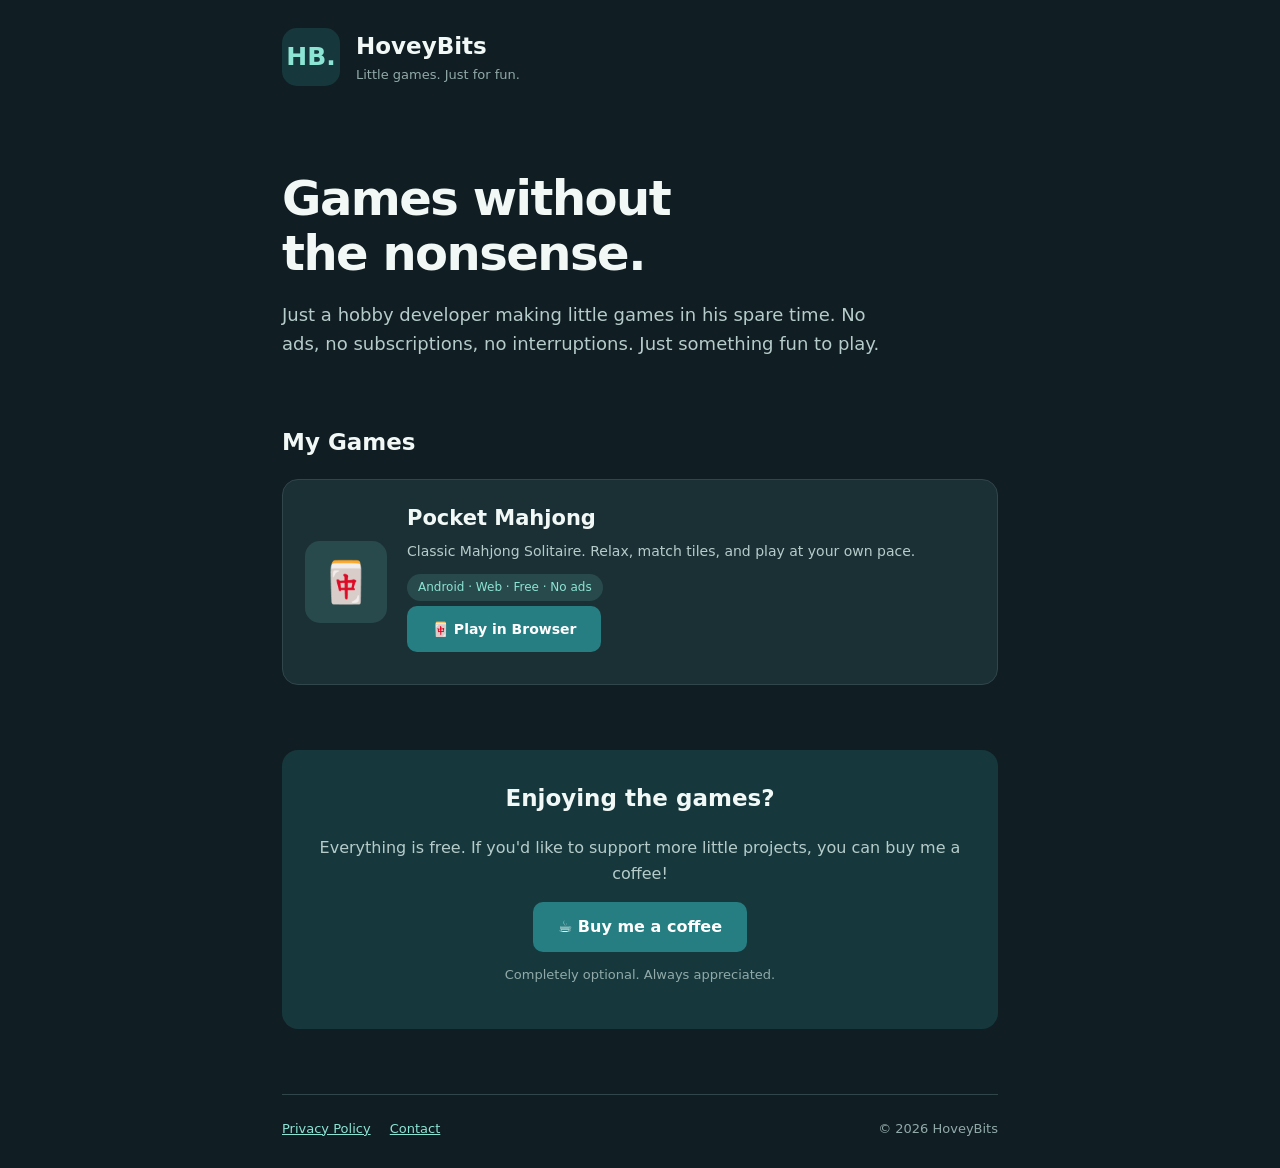
==== index.html @ 297da07b "Update index.html" ====
<!DOCTYPE html>
<html lang="en">
<head>
  <meta charset="UTF-8">
  <meta name="viewport" content="width=device-width, initial-scale=1">
  <meta name="theme-color" content="#101d22">
  <meta name="description" content="HoveyBits — little games, just for fun.">
  <title>HoveyBits | Little games. Just for fun.</title>
  <style>
    :root {
      color-scheme: dark;
      font-family: system-ui, -apple-system, sans-serif;
      background: #101d22;
      color: #f1f8f6;
    }
    * { box-sizing: border-box; }
    body { margin: 0; line-height: 1.6; }
    a { color: #8ce4d4; }
    .container {
      max-width: 760px;
      margin: auto;
      padding: 28px 22px;
    }
    header {
      display: flex;
      align-items: center;
      gap: 16px;
      margin-bottom: 85px;
    }
    .logo {
      width: 58px;
      height: 58px;
      display: grid;
      place-items: center;
      border-radius: 15px;
      background: #16383d;
      color: #8ce4d4;
      font-size: 25px;
      font-weight: 800;
    }
    .brand { font-size: 23px; font-weight: 800; }
    .tagline, .muted { color: #91aaa9; }
    .tagline { font-size: 13px; }
    h1 {
      font-size: clamp(32px, 6vw, 48px);
      line-height: 1.15;
      letter-spacing: -1.5px;
      margin: 0 0 20px;
    }
    h2 { font-size: 23px; margin: 0 0 18px; }
    p { color: #b6ccca; }
    .intro { font-size: 18px; max-width: 600px; }
    section { margin: 65px 0; }
    .game-card {
      display: flex;
      gap: 20px;
      align-items: center;
      background: #1b3035;
      border: 1px solid #30464b;
      padding: 22px;
      border-radius: 16px;
    }
    .game-icon {
      width: 82px;
      height: 82px;
      flex-shrink: 0;
      display: grid;
      place-items: center;
      border-radius: 15px;
      background: #294a4c;
      color: #8ce4d4;
      font-size: 40px;
    }
    .game-card h3 { margin: 0; font-size: 21px; }
    .game-card p { margin: 5px 0 10px; font-size: 14px; }
    .pill {
      display: inline-block;
      color: #8ce4d4;
      background: #294a4c;
      padding: 4px 11px;
      border-radius: 20px;
      font-size: 12px;
    }
    .support {
      text-align: center;
      background: #16383d;
      border-radius: 16px;
      padding: 30px;
    }
    .button {
      display: inline-block;
      background: #267e82;
      color: white;
      padding: 12px 25px;
      border-radius: 10px;
      font-weight: 700;
      text-decoration: none;
    }
    .button:hover { background: #32999d; }
    footer {
      display: flex;
      justify-content: space-between;
      flex-wrap: wrap;
      gap: 12px;
      padding-top: 24px;
      border-top: 1px solid #30464b;
      color: #91aaa9;
      font-size: 13px;
    }
    footer a { margin-right: 15px; }
    @media (max-width: 480px) {
      header { margin-bottom: 55px; }
      .game-card { align-items: flex-start; }
      .game-icon { width: 60px; height: 60px; font-size: 30px; }
    }
  </style>
</head>
<body>
  <div class="container">

    <header>
      <div class="logo">HB.</div>
      <div>
        <div class="brand">HoveyBits</div>
        <div class="tagline">Little games. Just for fun.</div>
      </div>
    </header>

    <main>
      <h1>Games without<br>the nonsense.</h1>
      <p class="intro">
        Just a hobby developer making little games in his spare time.
        No ads, no subscriptions, no interruptions.
        Just something fun to play.
      </p>

      <section>
        <h2>My Games</h2>
          <div class="game-card">
            <div class="game-icon">🀄</div>
            <div>
              <h3>Pocket Mahjong</h3>
              <p>
                Classic Mahjong Solitaire. Relax, match tiles,
                and play at your own pace.
              </p>
          
              <span class="pill">Android · Web · Free · No ads</span>
          
              <p>
                <a class="button" href="mahjong/">
                  🀄 Play in Browser
                </a>
              </p>
            </div>
          </div>
      </section>

      <section class="support">
        <h2>Enjoying the games?</h2>
        <p>
          Everything is free. If you'd like to support
          more little projects, you can buy me a coffee!
        </p>
        <!-- Replace with your actual Buy Me a Coffee URL -->
        <a class="button"
           href="https://buymeacoffee.com/hoveybits"
           target="_blank"
           rel="noopener noreferrer">
          ☕ Buy me a coffee
        </a>
        <p class="muted" style="font-size:13px">
          Completely optional. Always appreciated.
        </p>
      </section>
    </main>

    <footer>
      <div>
        <a href="privacy.html">Privacy Policy</a>
        <!-- Replace with your public support email -->
        <a href="mailto:YOUR_EMAIL@example.com">Contact</a>
      </div>
      <span>© 2026 HoveyBits</span>
    </footer>

  </div>
</body>
</html>
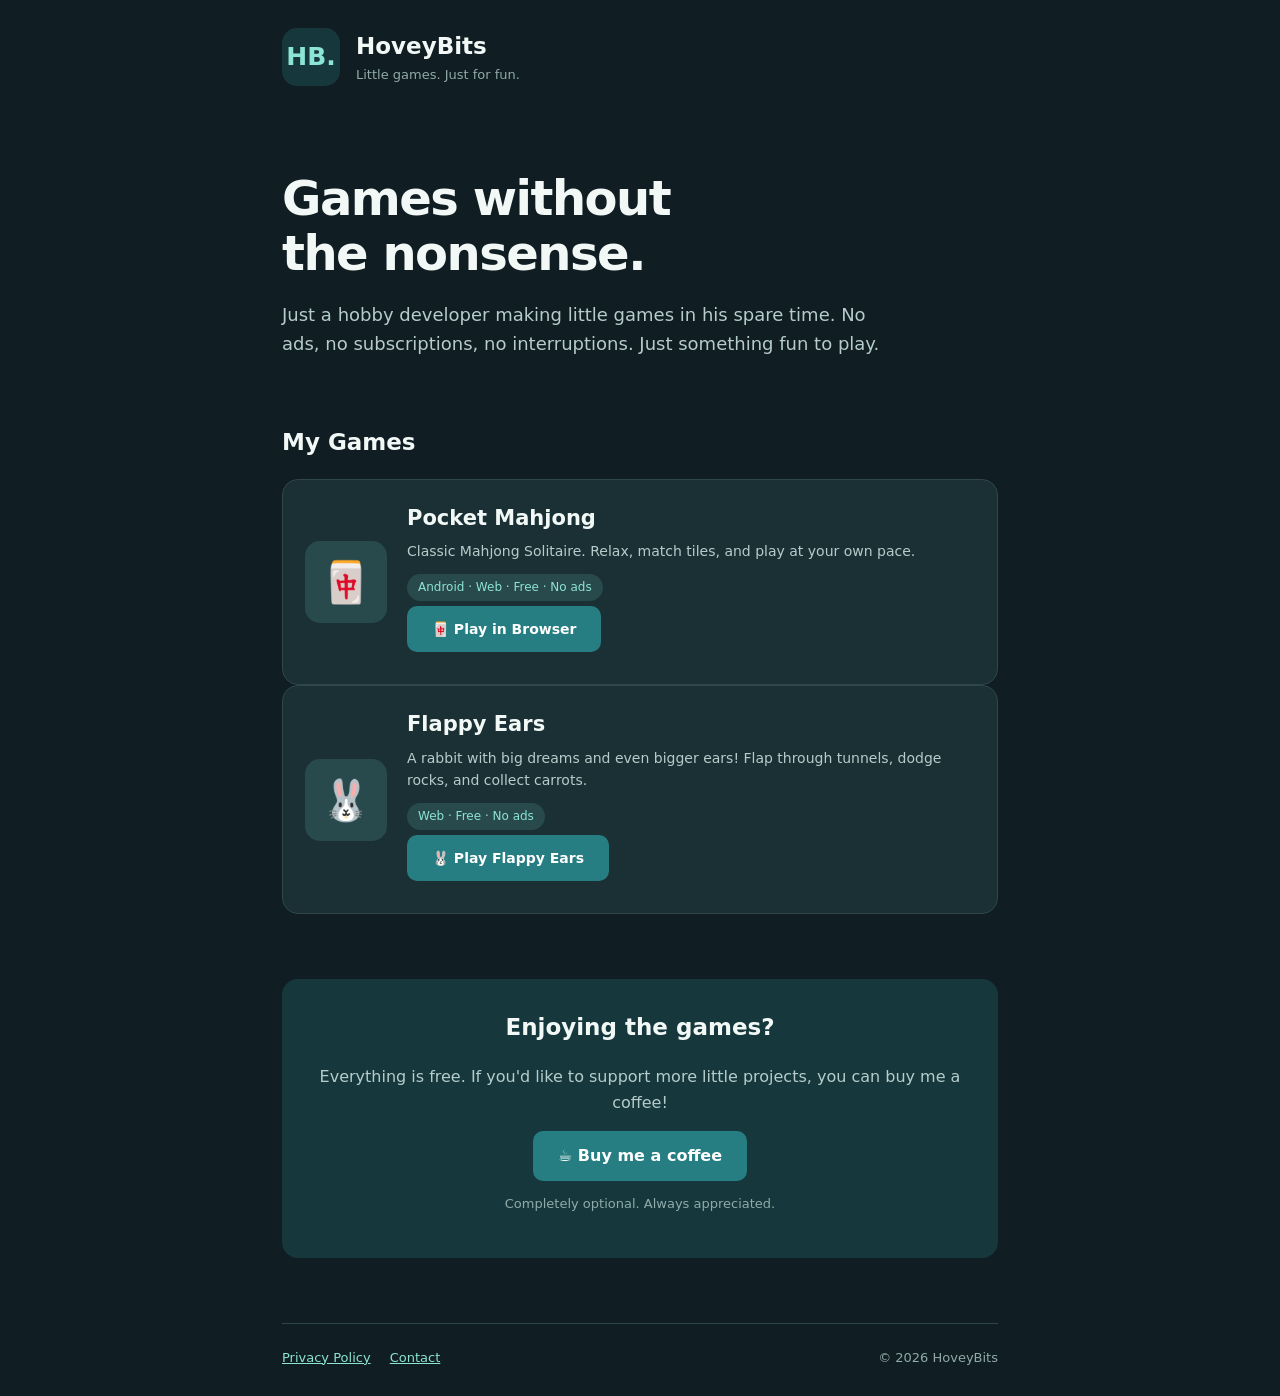
==== commit 0dc105d1: "Update index.html" ====
--- a/index.html
+++ b/index.html
@@ -155,6 +155,24 @@
               </p>
             </div>
           </div>
+        
+          <div class="game-card">
+            <div class="game-icon">🐰</div>
+            <div>
+              <h3>Flappy Ears</h3>
+              <p>
+                A rabbit with big dreams and even bigger ears!
+                Flap through tunnels, dodge rocks, and collect carrots.
+              </p>
+              <span class="pill">Web · Free · No ads</span>
+              <p>
+                <a class="button" href="flappy-ears/">
+                  🐰 Play Flappy Ears
+                </a>
+              </p>
+            </div>
+          </div>
+
       </section>
 
       <section class="support">
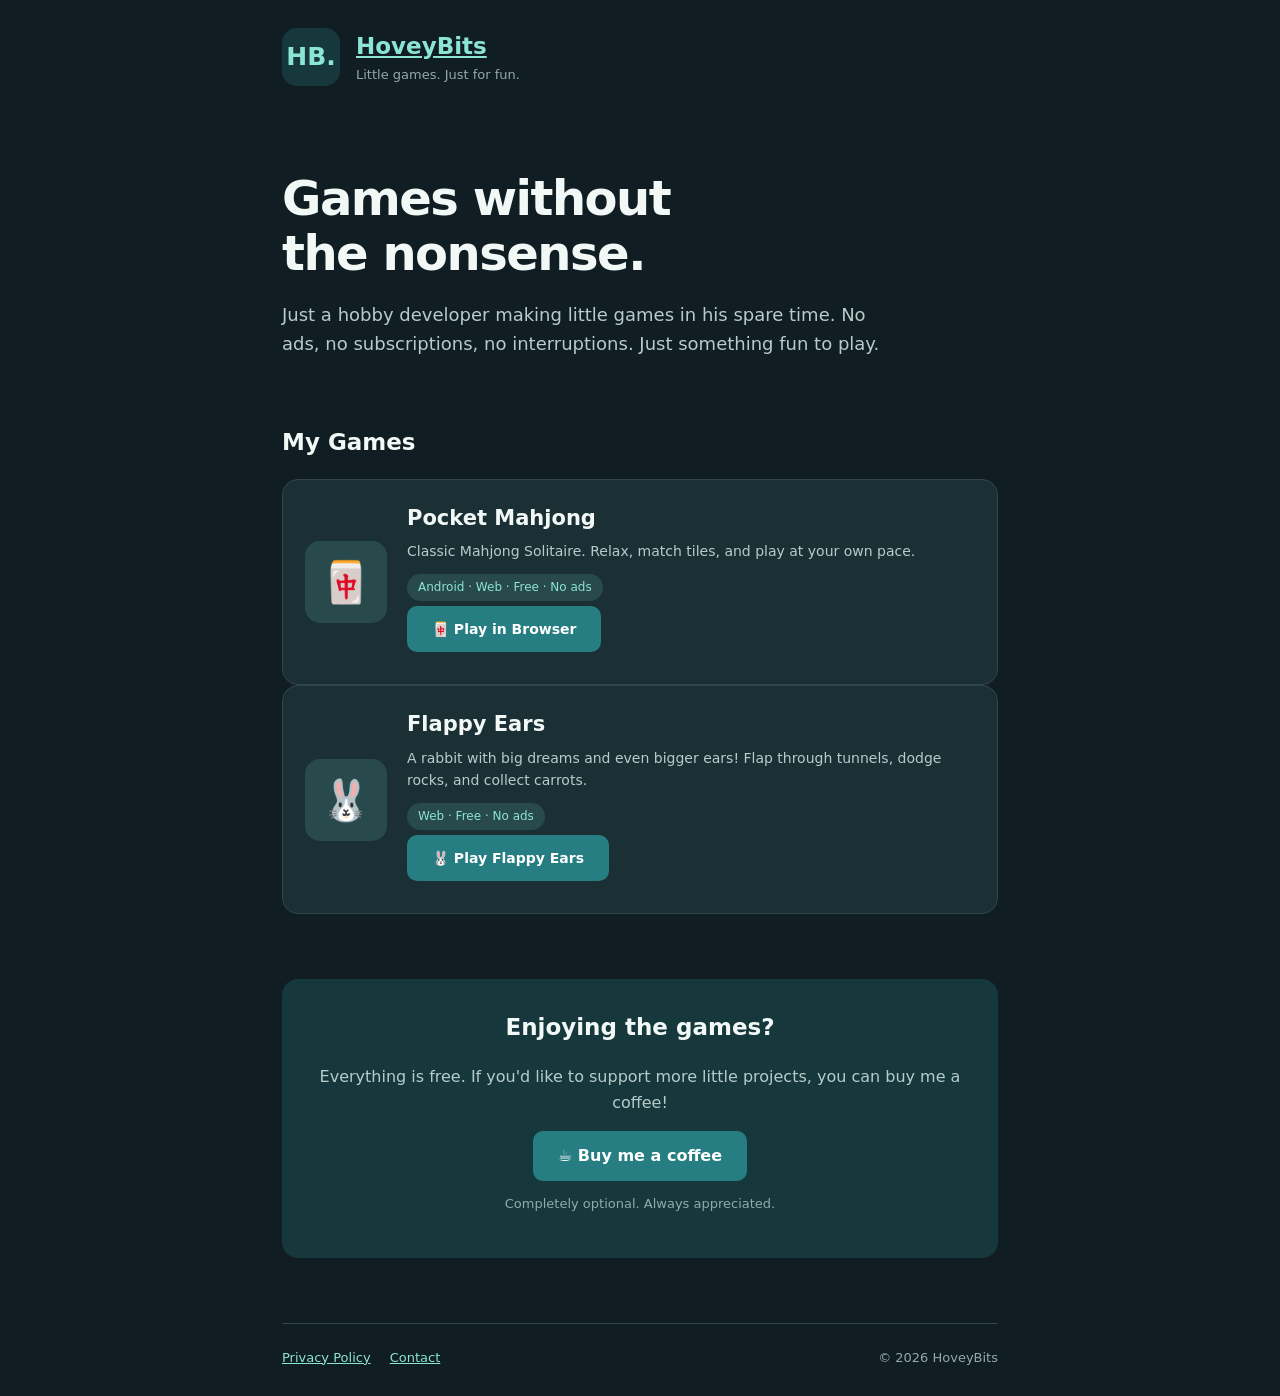
==== commit 0c38ef2b: "Update index.html" ====
--- a/index.html
+++ b/index.html
@@ -122,7 +122,7 @@
     <header>
       <div class="logo">HB.</div>
       <div>
-        <div class="brand">HoveyBits</div>
+        <a href="/" class="brand">HoveyBits</a>
         <div class="tagline">Little games. Just for fun.</div>
       </div>
     </header>
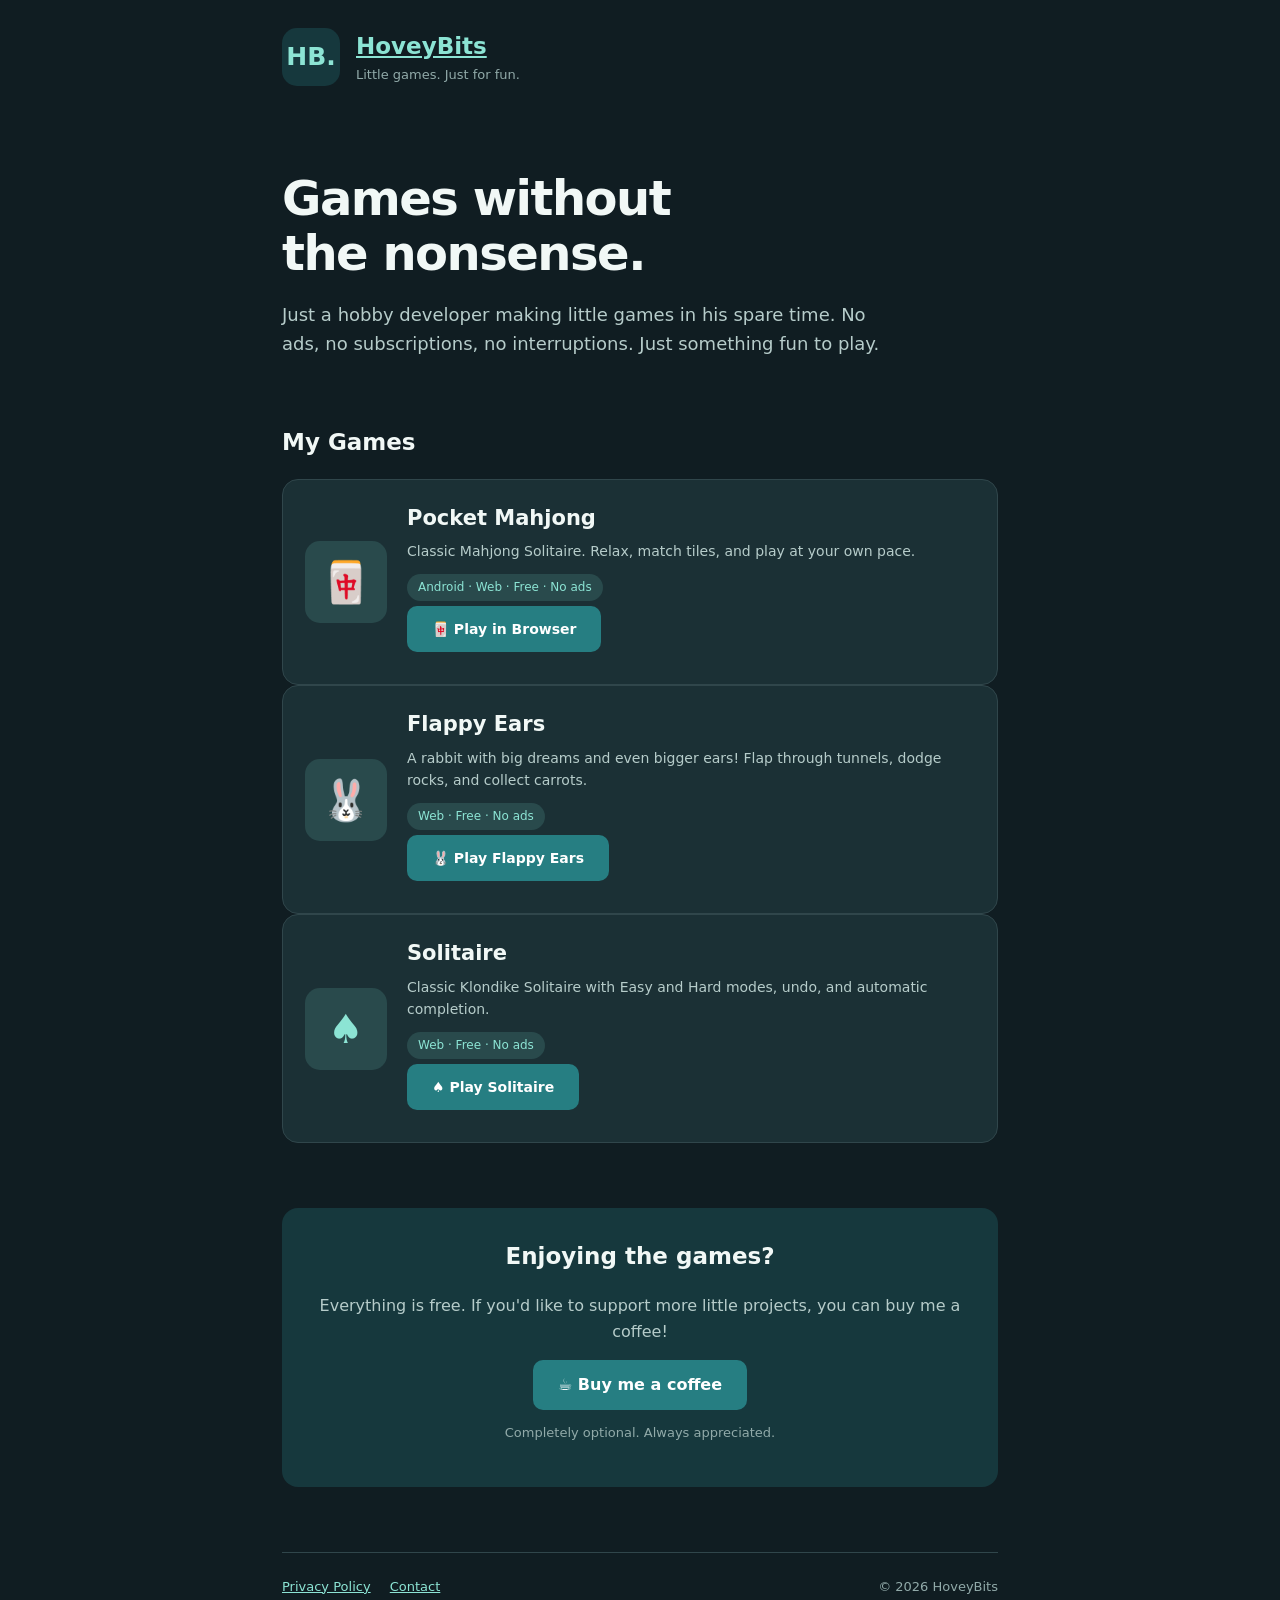
==== commit 94218c55: "Update index.html" ====
--- a/index.html
+++ b/index.html
@@ -168,6 +168,23 @@
               <p>
                 <a class="button" href="flappy-ears/">
                   🐰 Play Flappy Ears
+                </a>
+              </p>
+            </div>
+          </div>
+
+          <div class="game-card">
+            <div class="game-icon">♠️</div>
+            <div>
+              <h3>Solitaire</h3>
+              <p>
+                Classic Klondike Solitaire with Easy and Hard modes,
+                undo, and automatic completion.
+              </p>
+              <span class="pill">Web · Free · No ads</span>
+              <p>
+                <a class="button" href="solitaire/">
+                  ♠ Play Solitaire
                 </a>
               </p>
             </div>
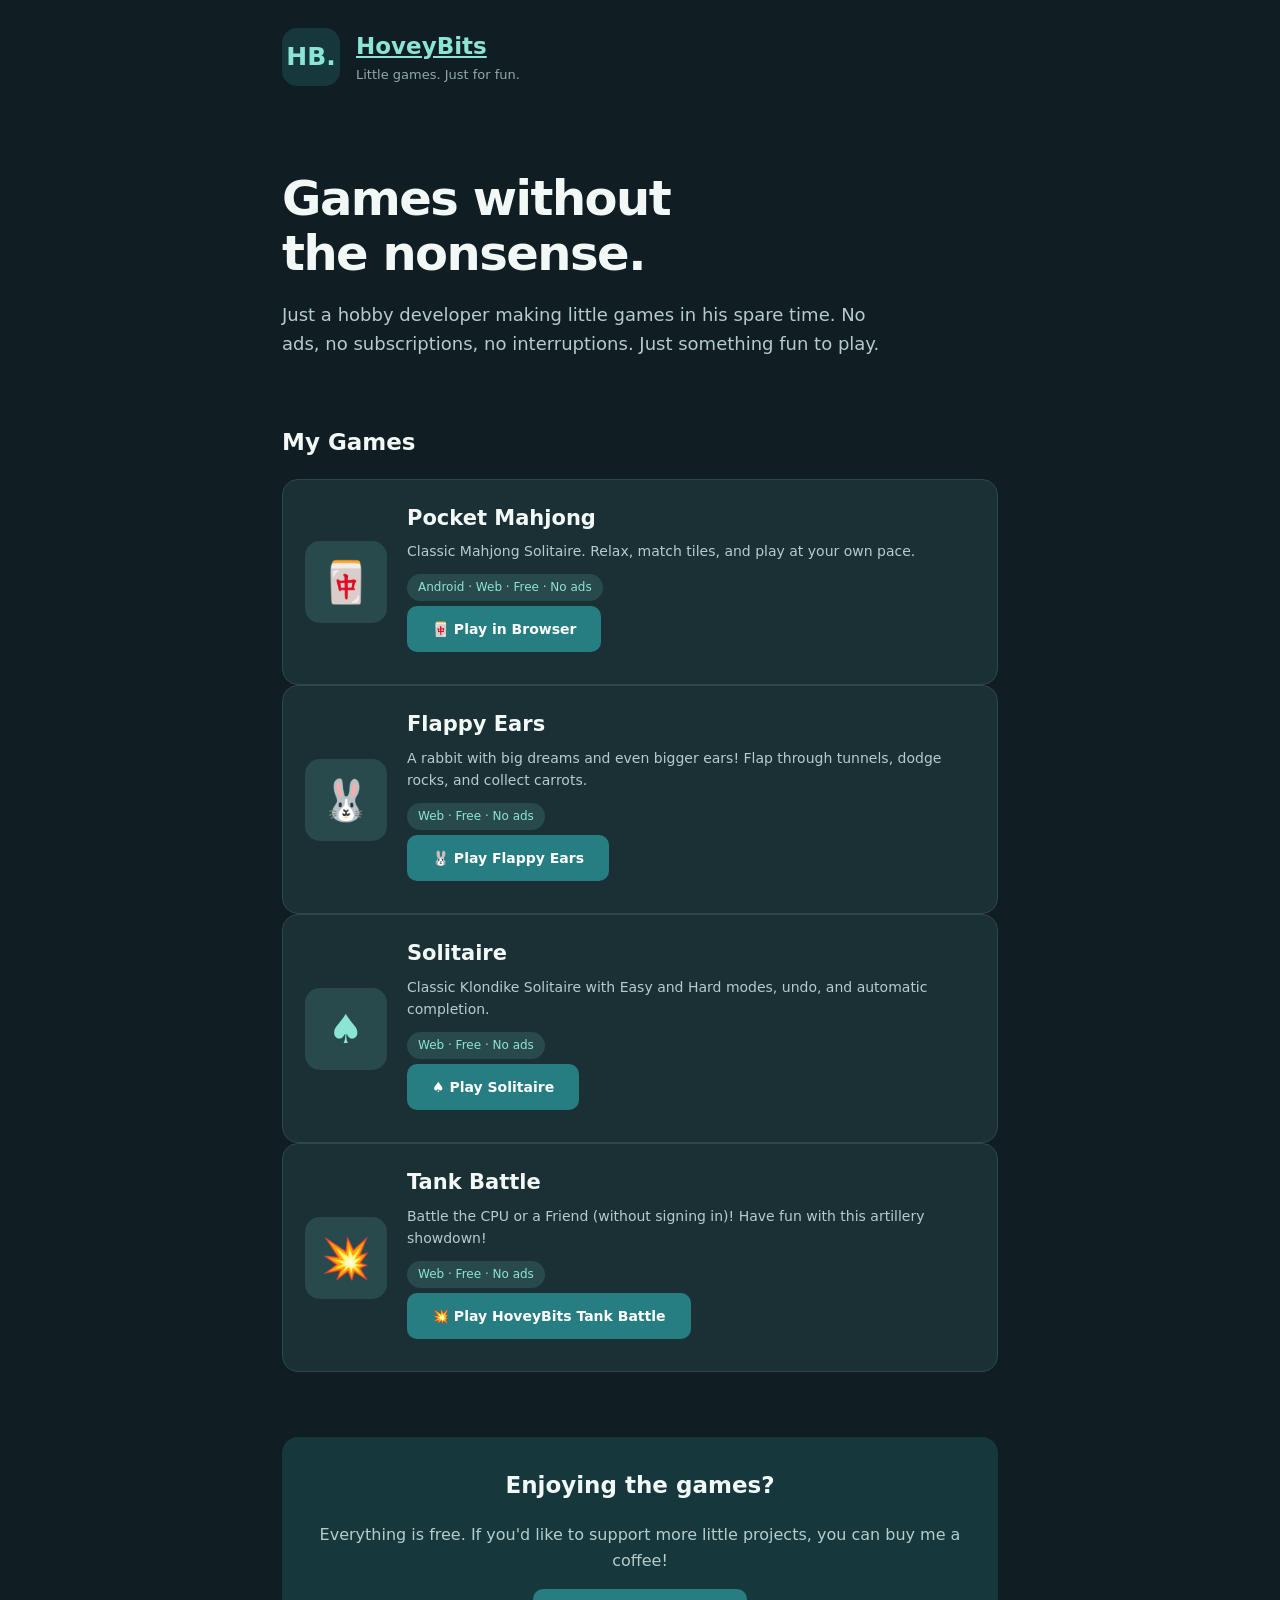
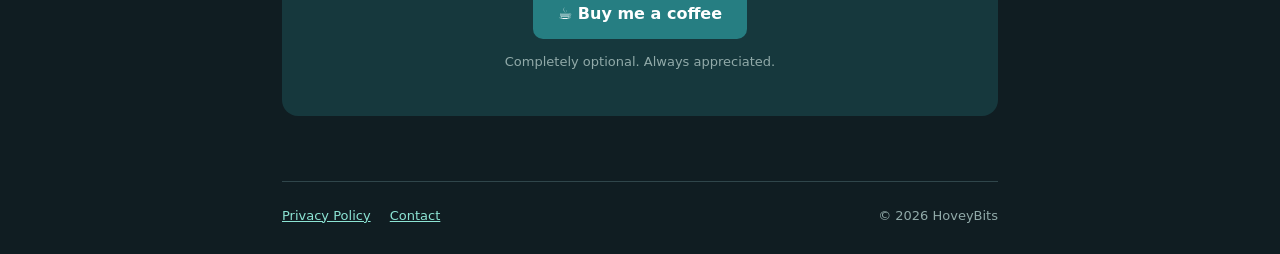
==== commit e0365499: "Update index.html" ====
--- a/index.html
+++ b/index.html
@@ -185,6 +185,22 @@
               <p>
                 <a class="button" href="solitaire/">
                   ♠ Play Solitaire
+                </a>
+              </p>
+            </div>
+          </div>
+        
+          <div class="game-card">
+            <div class="game-icon">💥</div>
+            <div>
+              <h3>Tank Battle</h3>
+              <p>
+                Battle the CPU or a Friend (without signing in)! Have fun with this artillery showdown!
+              </p>
+              <span class="pill">Web · Free · No ads</span>
+              <p>
+                <a class="button" href="tank-battle/">
+                  💥 Play HoveyBits Tank Battle
                 </a>
               </p>
             </div>
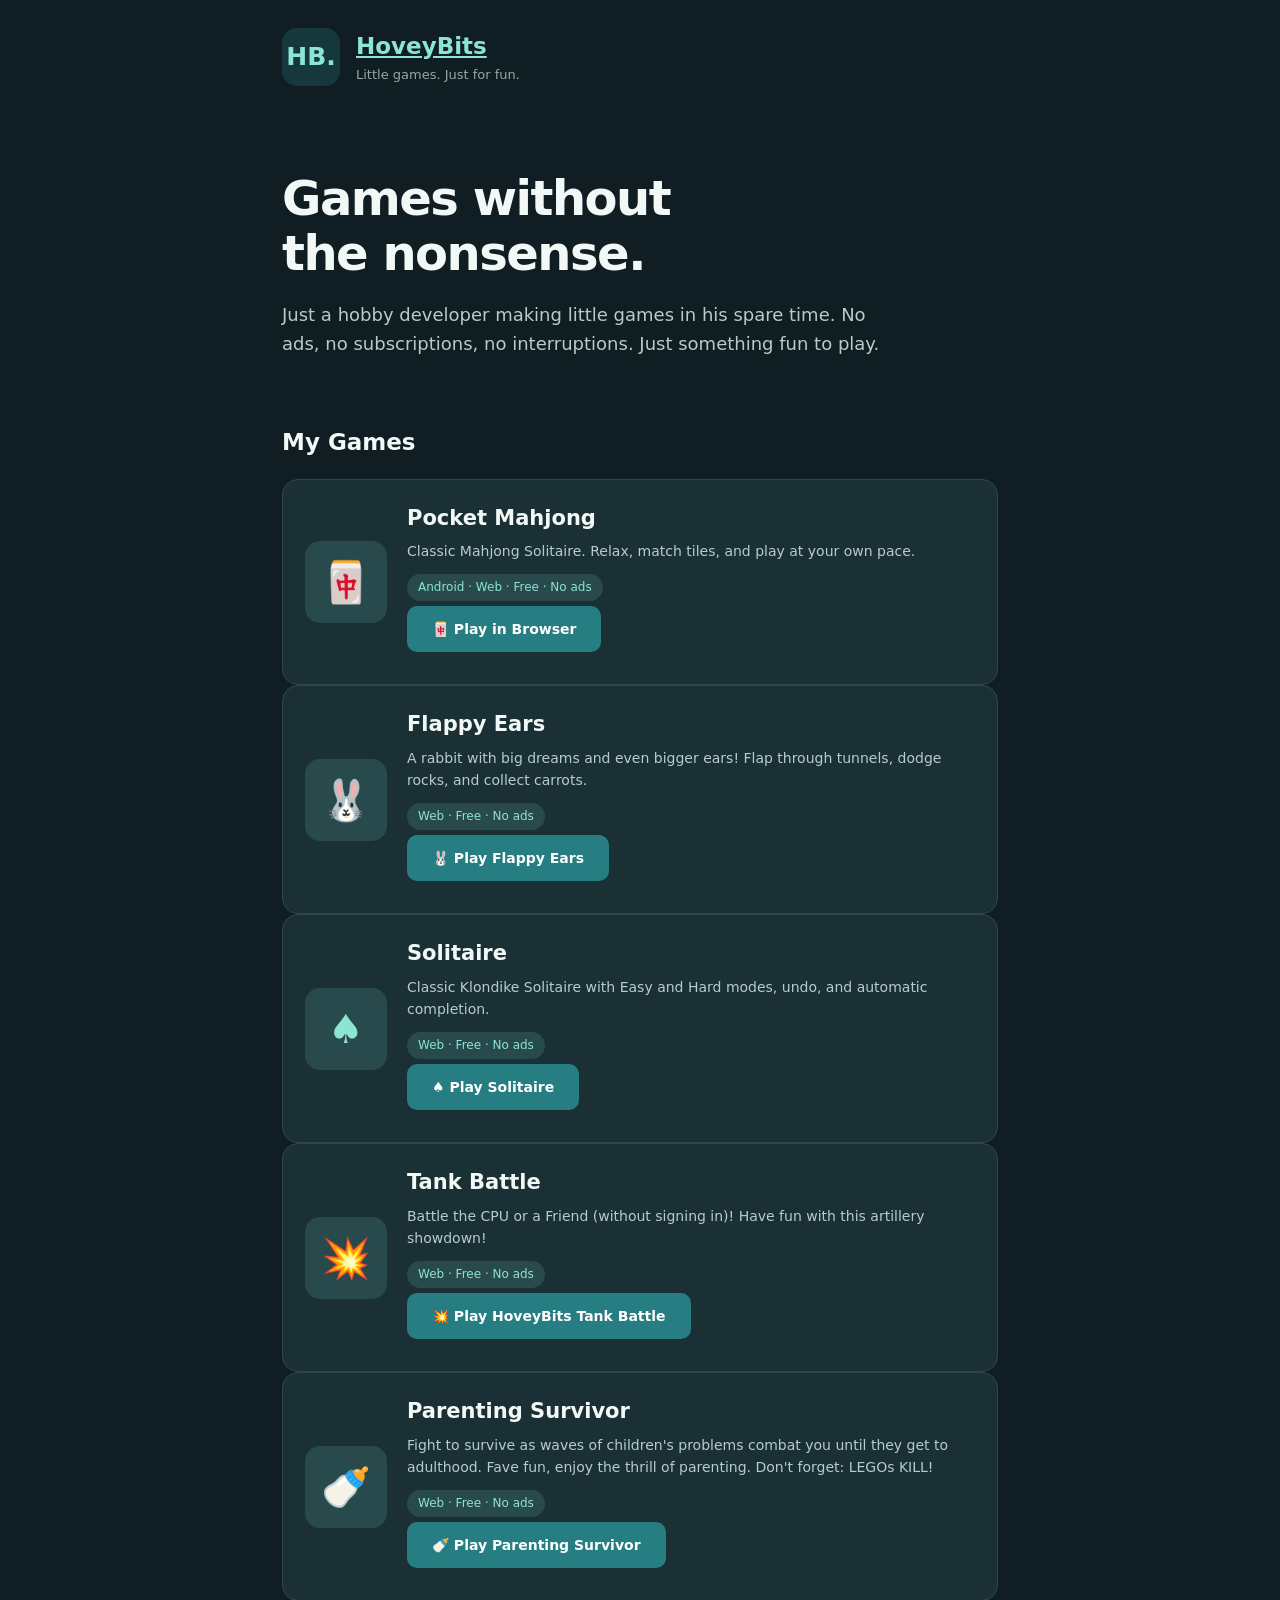
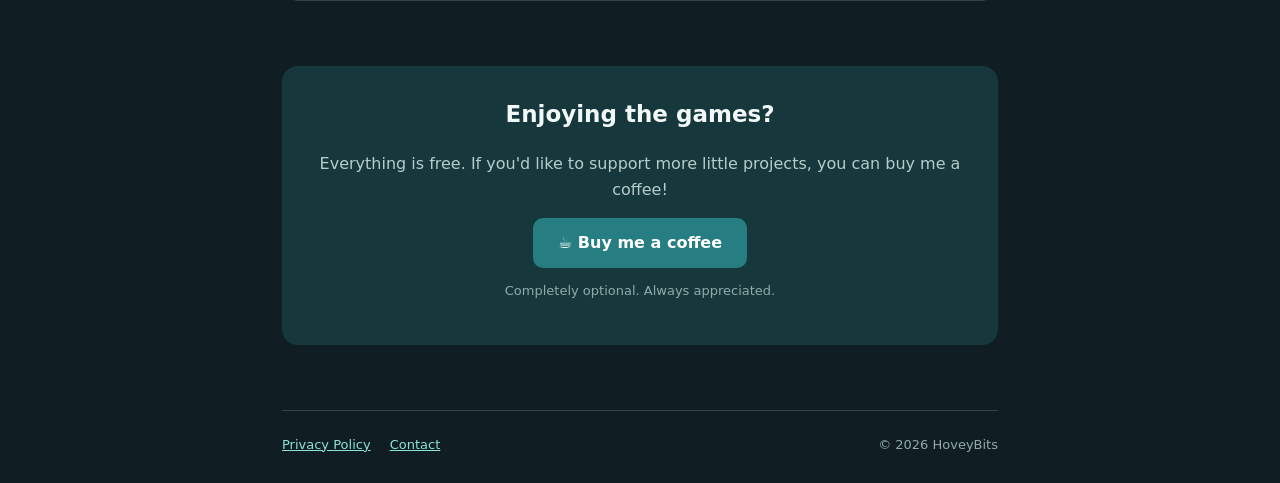
==== commit 110a60a2: "Update index.html Add Parenting Survivor Game" ====
--- a/index.html
+++ b/index.html
@@ -201,6 +201,22 @@
               <p>
                 <a class="button" href="tank-battle/">
                   💥 Play HoveyBits Tank Battle
+                </a>
+              </p>
+            </div>
+          </div>
+
+          <div class="game-card">
+            <div class="game-icon">🍼</div>
+            <div>
+              <h3>Parenting Survivor</h3>
+              <p>
+                Fight to survive as waves of children's problems combat you until they get to adulthood. Fave fun, enjoy the thrill of parenting. Don't forget: LEGOs KILL!
+              </p>
+              <span class="pill">Web · Free · No ads</span>
+              <p>
+                <a class="button" href="parenting-survivor/">
+                  🍼 Play Parenting Survivor
                 </a>
               </p>
             </div>
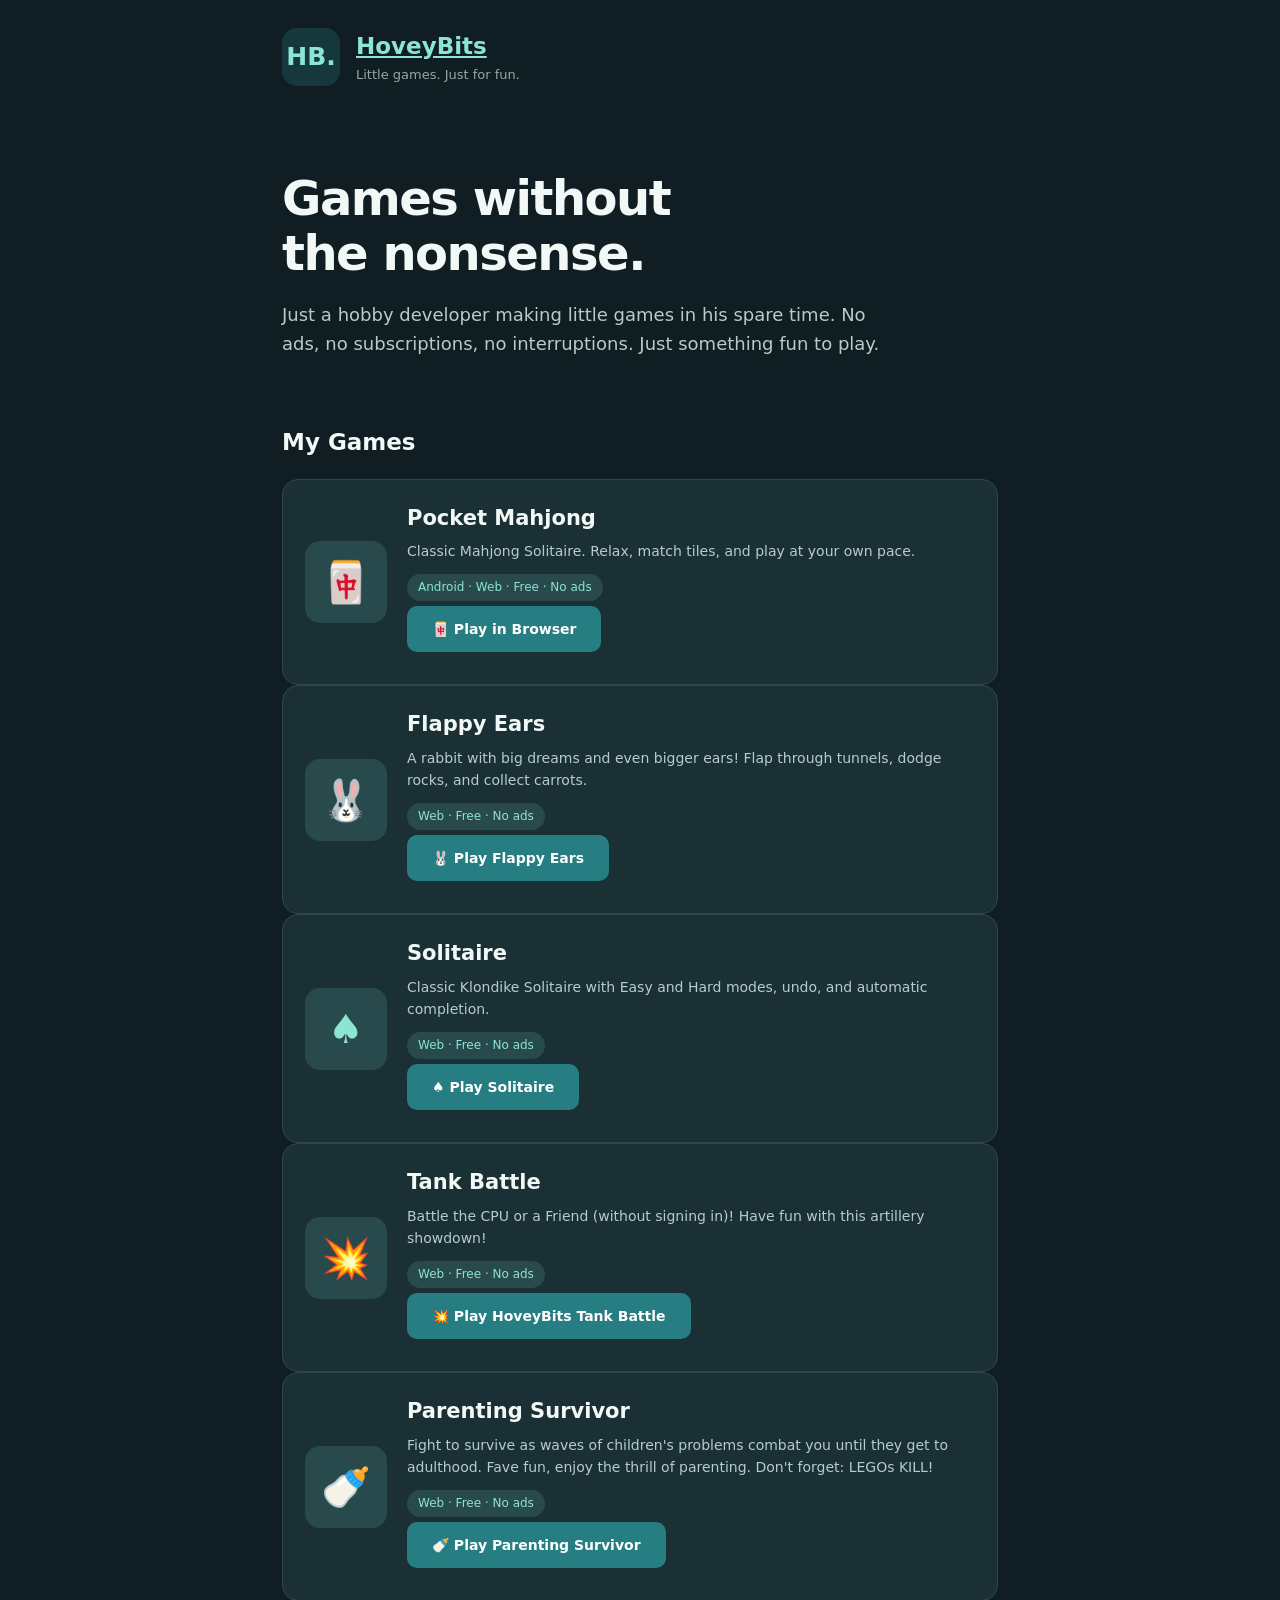
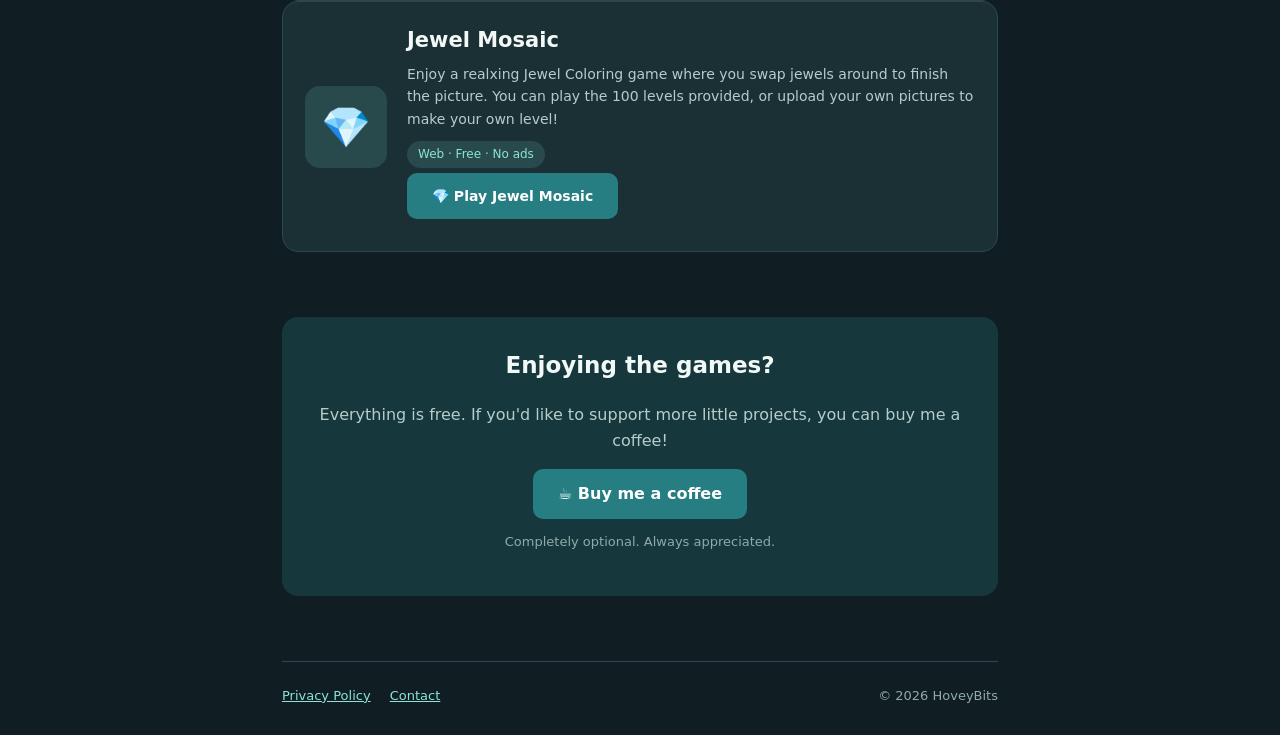
==== commit 082cab2c: "Update index.html Add Jewel Mosaic" ====
--- a/index.html
+++ b/index.html
@@ -215,8 +215,24 @@
               </p>
               <span class="pill">Web · Free · No ads</span>
               <p>
-                <a class="button" href="parenting-survivor/">
+                <a class="button" href="parenting_survivor/">
                   🍼 Play Parenting Survivor
+                </a>
+              </p>
+            </div>
+          </div>
+
+          <div class="game-card">
+            <div class="game-icon">💎</div>
+            <div>
+              <h3>Jewel Mosaic</h3>
+              <p>
+                Enjoy a realxing Jewel Coloring game where you swap jewels around to finish the picture. You can play the 100 levels provided, or upload your own pictures to make your own level!
+              </p>
+              <span class="pill">Web · Free · No ads</span>
+              <p>
+                <a class="button" href="jewel-moasic/">
+                  💎 Play Jewel Mosaic
                 </a>
               </p>
             </div>
@@ -247,7 +263,7 @@
       <div>
         <a href="privacy.html">Privacy Policy</a>
         <!-- Replace with your public support email -->
-        <a href="mailto:YOUR_EMAIL@example.com">Contact</a>
+        <a href="mailto:hoveybits@gmail.com">Contact</a>
       </div>
       <span>© 2026 HoveyBits</span>
     </footer>
